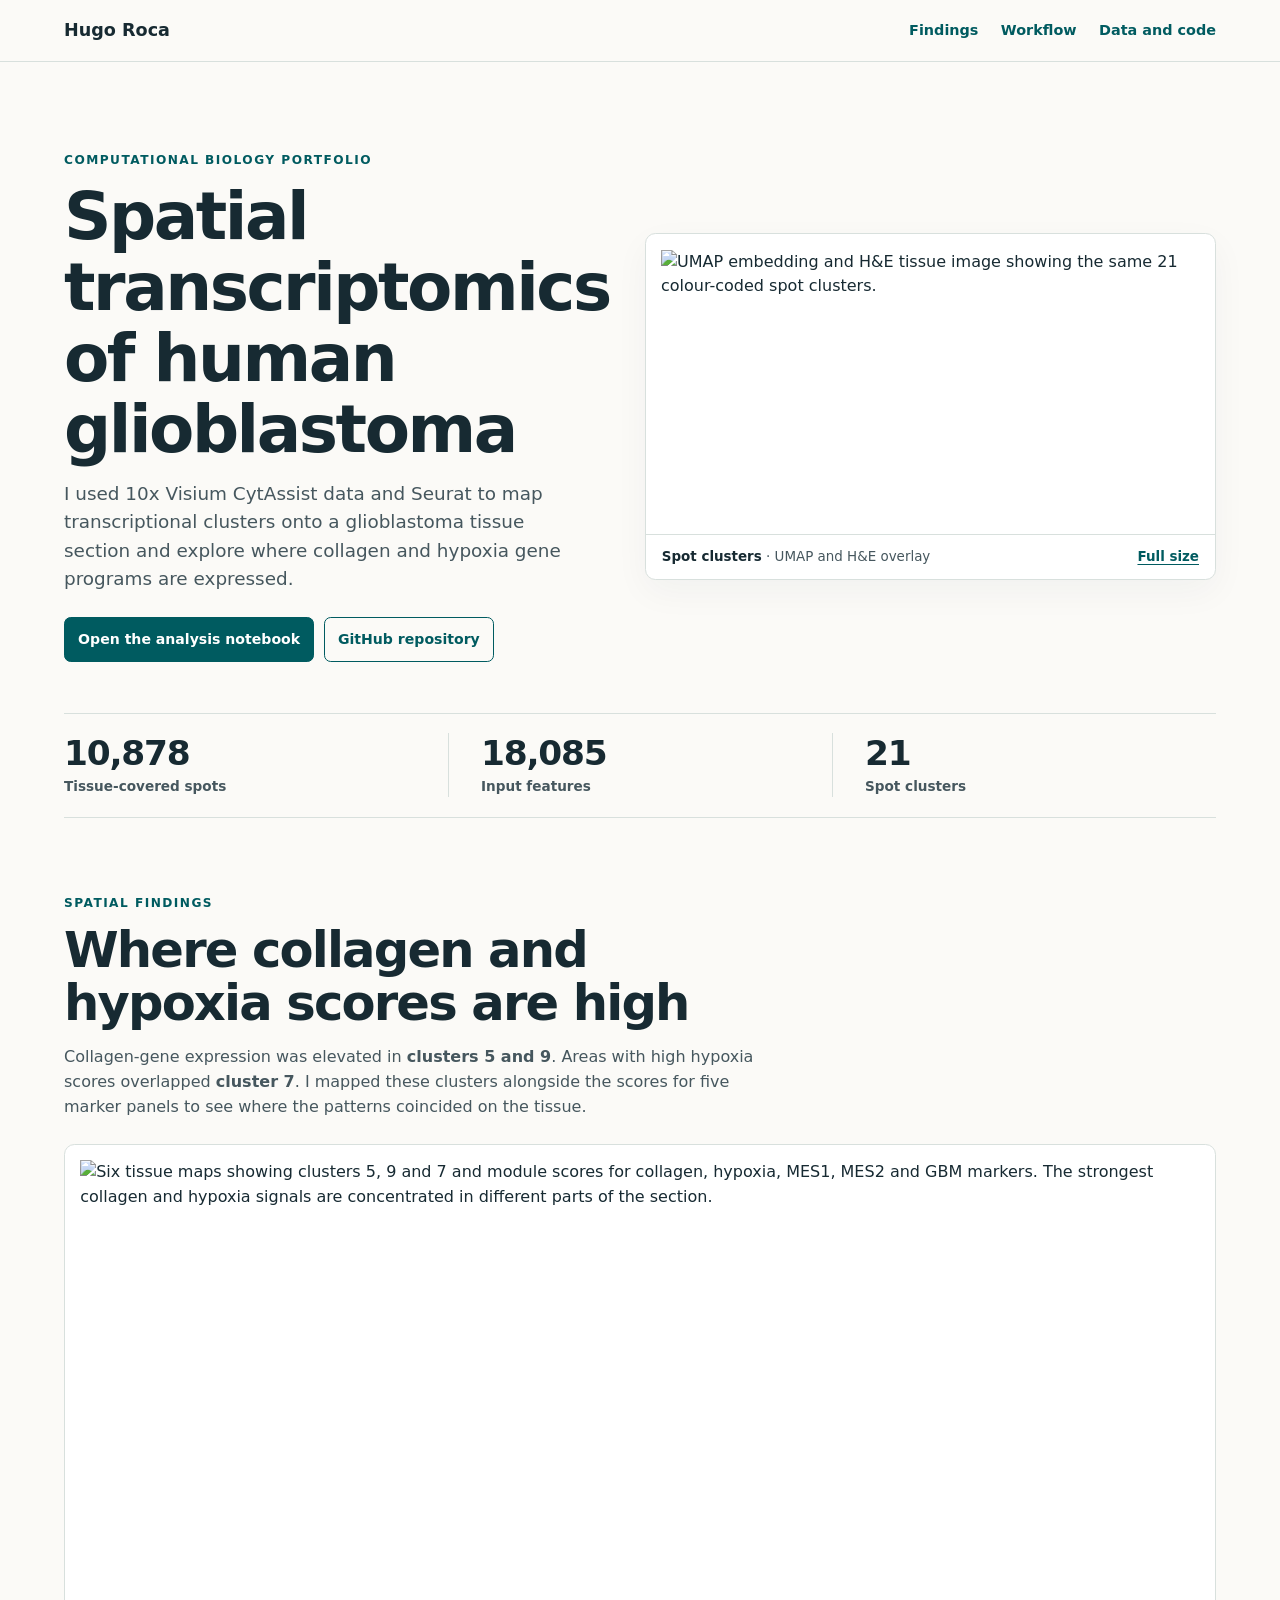
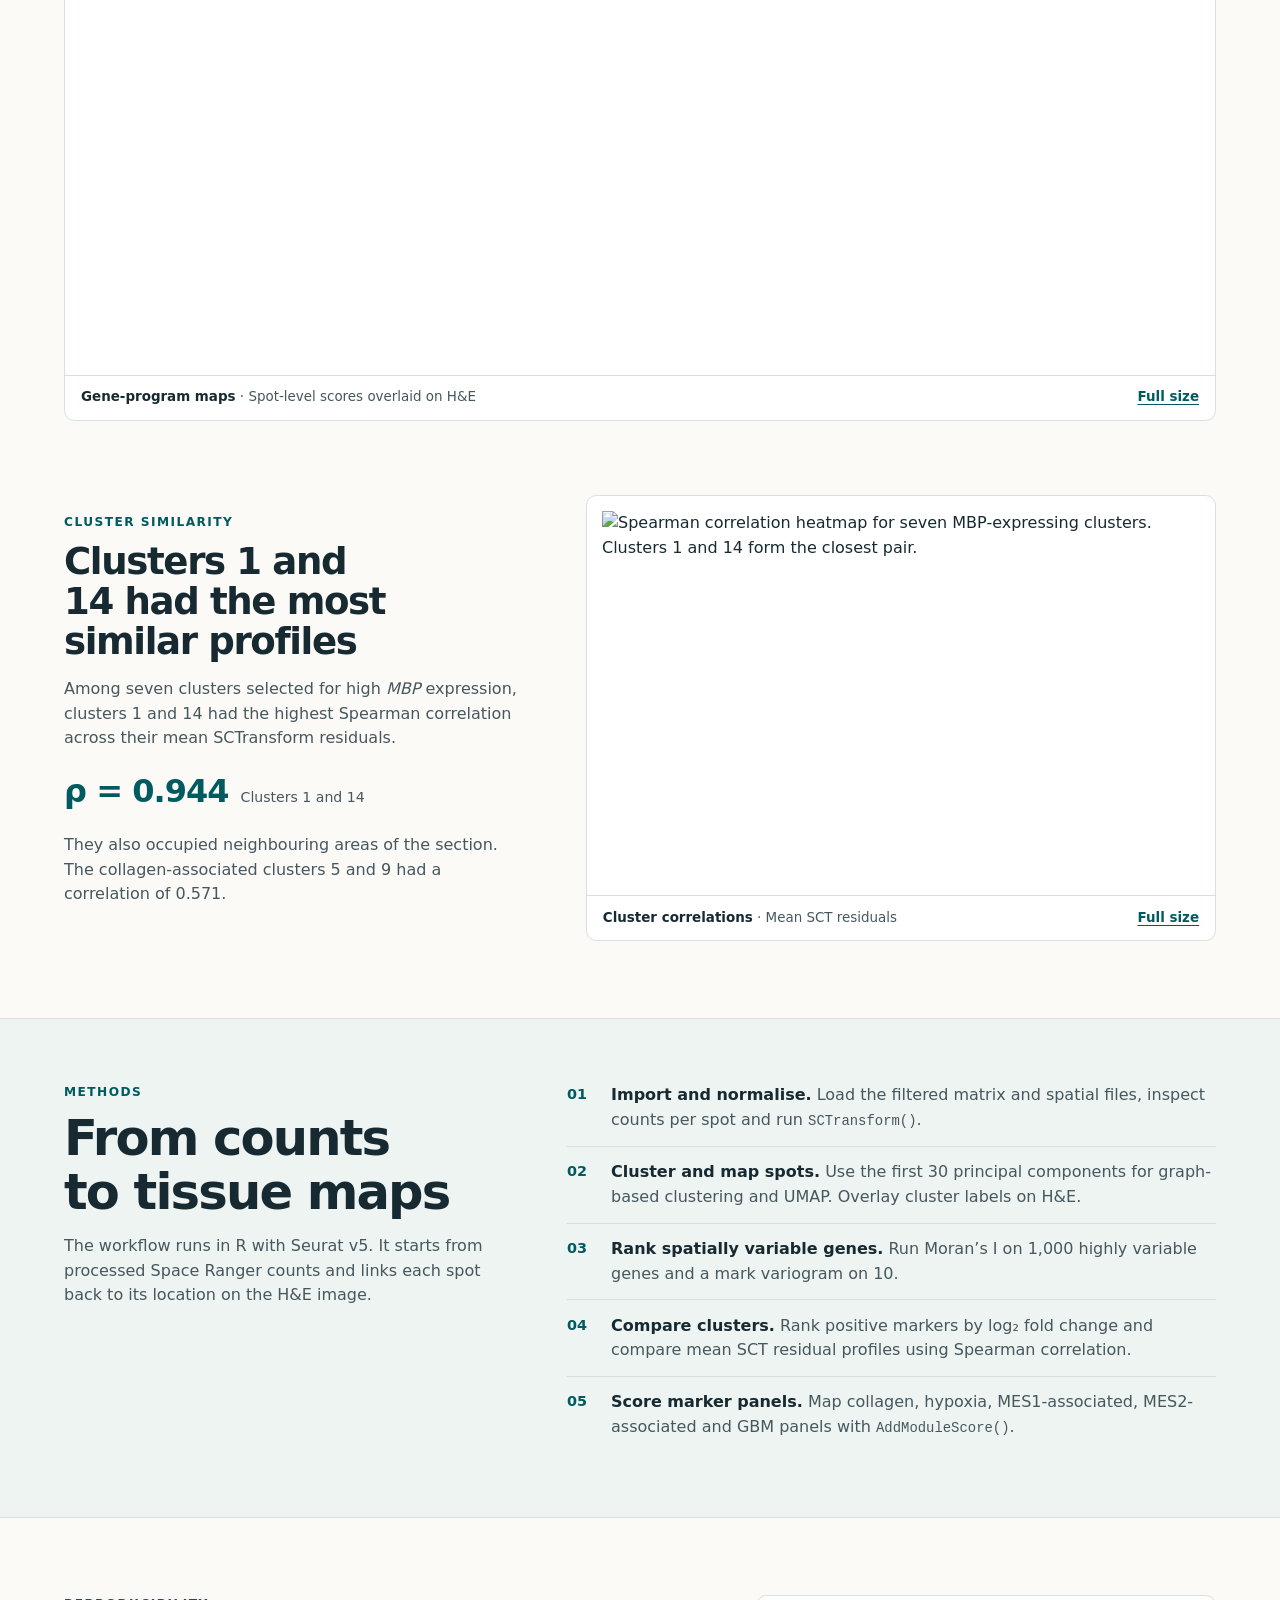
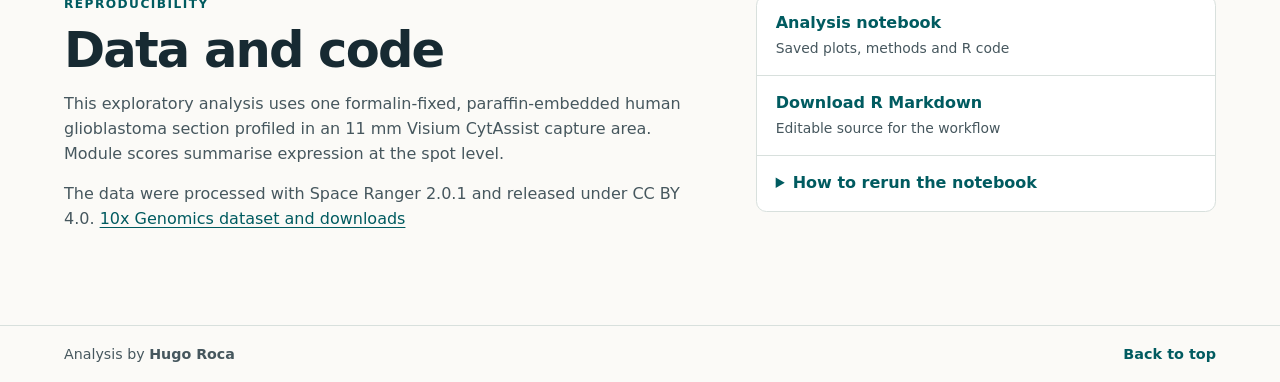
==== index.html @ c9907b53 "Add files via upload" ====
<!doctype html>
<html lang="en">
<head>
  <meta charset="utf-8">
  <meta name="viewport" content="width=device-width, initial-scale=1">
  <meta name="description" content="Hugo Roca’s Seurat analysis of a human glioblastoma tissue section using 10x Visium CytAssist spatial transcriptomics.">
  <title>Spatial transcriptomics of human glioblastoma | Hugo Roca</title>
  <link rel="stylesheet" href="styles.css">
</head>
<body>
  <a class="skip-link" href="#main">Skip to content</a>
  <header class="site-header" id="top">
    <div class="wrap masthead">
      <a class="brand" href="#top">Hugo Roca</a>
      <nav aria-label="Project navigation">
        <a href="#findings">Findings</a>
        <a href="#workflow">Workflow</a>
        <a href="#data">Data and code</a>
      </nav>
    </div>
  </header>

  <main id="main">
    <section class="wrap hero" aria-labelledby="project-title">
      <div class="hero-copy">
        <p class="eyebrow">Computational biology portfolio</p>
        <h1 id="project-title">Spatial transcriptomics of human glioblastoma</h1>
        <p class="lede">I used 10x Visium CytAssist data and Seurat to map transcriptional clusters onto a glioblastoma tissue section and explore where collagen and hypoxia gene programs are expressed.</p>
        <div class="actions">
          <a class="button primary" href="notebook.html">Open the analysis notebook</a>
          <a class="button secondary" href="https://github.com/ATCGbyH/SpatialTranscriptomics_GBM">GitHub repository</a>
        </div>
      </div>
      <figure class="figure hero-figure">
        <img src="assets/spot-clusters.png" width="2250" height="1125" alt="UMAP embedding and H&amp;E tissue image showing the same 21 colour-coded spot clusters.">
        <figcaption>
          <span><strong>Spot clusters</strong> · UMAP and H&amp;E overlay</span>
          <a href="assets/spot-clusters.png" aria-label="Open the full-size spot cluster figure">Full size</a>
        </figcaption>
      </figure>
    </section>

    <dl class="wrap metrics" aria-label="Dataset and clustering summary">
      <div><dt>Tissue-covered spots</dt><dd>10,878</dd></div>
      <div><dt>Input features</dt><dd>18,085</dd></div>
      <div><dt>Spot clusters</dt><dd>21</dd></div>
    </dl>

    <section class="wrap section" id="findings" aria-labelledby="findings-title">
      <div class="section-intro">
        <p class="eyebrow">Spatial findings</p>
        <h2 id="findings-title">Where collagen and hypoxia scores are high</h2>
        <p>Collagen-gene expression was elevated in <strong>clusters 5 and 9</strong>. Areas with high hypoxia scores overlapped <strong>cluster 7</strong>. I mapped these clusters alongside the scores for five marker panels to see where the patterns coincided on the tissue.</p>
      </div>
      <figure class="figure program-figure">
        <img src="assets/spatial-gene-programs.png" width="3150" height="2250" loading="lazy" alt="Six tissue maps showing clusters 5, 9 and 7 and module scores for collagen, hypoxia, MES1, MES2 and GBM markers. The strongest collagen and hypoxia signals are concentrated in different parts of the section.">
        <figcaption>
          <span><strong>Gene-program maps</strong> · Spot-level scores overlaid on H&amp;E</span>
          <a href="assets/spatial-gene-programs.png" aria-label="Open the full-size gene-program maps">Full size</a>
        </figcaption>
      </figure>

      <div class="pair-comparison">
        <div class="pair-copy">
          <p class="eyebrow">Cluster similarity</p>
          <h3>Clusters 1 and 14 had the most similar profiles</h3>
          <p>Among seven clusters selected for high <em>MBP</em> expression, clusters 1 and 14 had the highest Spearman correlation across their mean SCTransform residuals.</p>
          <p class="statistic"><span>ρ = 0.944</span> <small>Clusters 1 and 14</small></p>
          <p>They also occupied neighbouring areas of the section. The collagen-associated clusters 5 and 9 had a correlation of 0.571.</p>
        </div>
        <figure class="figure">
          <img src="assets/mbp-cluster-correlation.png" width="2250" height="1390" loading="lazy" alt="Spearman correlation heatmap for seven MBP-expressing clusters. Clusters 1 and 14 form the closest pair.">
          <figcaption>
            <span><strong>Cluster correlations</strong> · Mean SCT residuals</span>
            <a href="assets/mbp-cluster-correlation.png" aria-label="Open the full-size cluster correlation heatmap">Full size</a>
          </figcaption>
        </figure>
      </div>
    </section>

    <section class="method-band" id="workflow" aria-labelledby="workflow-title">
      <div class="wrap method-layout">
        <div>
          <p class="eyebrow">Methods</p>
          <h2 id="workflow-title">From counts to tissue maps</h2>
          <p>The workflow runs in R with Seurat v5. It starts from processed Space Ranger counts and links each spot back to its location on the H&amp;E image.</p>
        </div>
        <ol class="steps" role="list">
          <li><strong>Import and normalise.</strong> Load the filtered matrix and spatial files, inspect counts per spot and run <code>SCTransform()</code>.</li>
          <li><strong>Cluster and map spots.</strong> Use the first 30 principal components for graph-based clustering and UMAP. Overlay cluster labels on H&amp;E.</li>
          <li><strong>Rank spatially variable genes.</strong> Run Moran’s I on 1,000 highly variable genes and a mark variogram on 10.</li>
          <li><strong>Compare clusters.</strong> Rank positive markers by log₂ fold change and compare mean SCT residual profiles using Spearman correlation.</li>
          <li><strong>Score marker panels.</strong> Map collagen, hypoxia, MES1-associated, MES2-associated and GBM panels with <code>AddModuleScore()</code>.</li>
        </ol>
      </div>
    </section>

    <section class="wrap section data-layout" id="data" aria-labelledby="data-title">
      <div class="section-intro">
        <p class="eyebrow">Reproducibility</p>
        <h2 id="data-title">Data and code</h2>
        <p>This exploratory analysis uses one formalin-fixed, paraffin-embedded human glioblastoma section profiled in an 11&nbsp;mm Visium CytAssist capture area. Module scores summarise expression at the spot level.</p>
        <p>The data were processed with Space Ranger 2.0.1 and released under CC BY 4.0. <a href="https://www.10xgenomics.com/datasets/human-brain-cancer-11-mm-capture-area-ffpe-2-standard">10x Genomics dataset and downloads</a></p>
      </div>
      <div class="resources" aria-label="Project files">
        <a href="notebook.html"><strong>Analysis notebook</strong><span>Saved plots, methods and R code</span></a>
        <a href="GBM_Spatial_Seurat.Rmd" download><strong>Download R Markdown</strong><span>Editable source for the workflow</span></a>
        <details>
          <summary><strong>How to rerun the notebook</strong></summary>
          <ol>
            <li>Use R with Seurat v5 and install the packages loaded in the R Markdown source.</li>
            <li>Download the filtered HDF5 matrix and spatial imaging archive from 10x Genomics. Save the matrix as <code>data/filtered_feature_bc_matrix.h5</code> and extract the spatial files into <code>data/spatial/</code>.</li>
            <li>Place <code>data/</code> beside the <code>.Rmd</code> file or set <code>data_dir</code> to its location. Run the notebook chunks in order.</li>
          </ol>
        </details>
      </div>
    </section>
  </main>

  <footer class="site-footer">
    <div class="wrap footer-inner">
      <p>Analysis by <strong>Hugo Roca</strong></p>
      <a href="#top">Back to top</a>
    </div>
  </footer>
</body>
</html>
---- styles.css ----
:root {
  color-scheme: light;
  --paper: #fbfaf7;
  --white: #fff;
  --ink: #172a32;
  --muted: #46575e;
  --teal: #005b60;
  --teal-deep: #004246;
  --wash: #eef4f2;
  --line: #d8e0dd;
  --accent: #8e3c49;
  font-family: system-ui, -apple-system, BlinkMacSystemFont, "Segoe UI", sans-serif;
  line-height: 1.55;
  background: var(--paper);
  color: var(--ink);
}

*, *::before, *::after { box-sizing: border-box; }
body { margin: 0; }
a { color: var(--teal); text-underline-offset: .2em; }
a:hover { color: var(--teal-deep); }
:focus-visible { outline: 3px solid var(--accent); outline-offset: 4px; }
p { margin: 0 0 1rem; }
img { display: block; max-width: 100%; height: auto; }
figure { margin: 0; }

.wrap { width: min(72rem, calc(100% - 3rem)); margin-inline: auto; }
.skip-link { position: absolute; inset: .75rem auto auto .75rem; transform: translateY(-180%); padding: .65rem; background: var(--white); z-index: 1; }
.skip-link:focus { transform: none; }
.site-header { border-bottom: 1px solid var(--line); }
.masthead, .footer-inner { display: flex; justify-content: space-between; align-items: center; gap: .9rem 2rem; padding-block: 1.05rem; }
.brand { color: var(--ink); font-size: 1.1rem; font-weight: 750; text-decoration: none; }
nav { display: flex; flex-wrap: wrap; gap: .35rem 1.4rem; }
nav a, .footer-inner a { font-size: .9rem; font-weight: 650; text-decoration: none; }
nav a:hover, .footer-inner a:hover { text-decoration: underline; }

.hero { display: grid; grid-template-columns: minmax(0, .95fr) minmax(0, 1.05fr); gap: clamp(1.5rem, 5vw, 4.4rem); align-items: center; padding-block: clamp(3rem, 7vw, 6.1rem) clamp(2rem, 4vw, 3.5rem); }
.eyebrow { color: var(--teal); font-size: .76rem; font-weight: 800; letter-spacing: .12em; text-transform: uppercase; margin-bottom: .65rem; }
h1, h2, h3 { line-height: 1.08; letter-spacing: -.037em; margin: 0 0 .9rem; text-wrap: balance; }
h1 { font-size: clamp(2.5rem, 5.15vw, 4.25rem); font-weight: 780; }
h2 { font-size: clamp(1.9rem, 4vw, 3.1rem); font-weight: 760; }
h3 { font-size: clamp(1.55rem, 2.9vw, 2.35rem); font-weight: 750; }
.lede { color: var(--muted); max-width: 46ch; font-size: clamp(1rem, 1.5vw, 1.15rem); margin-bottom: 1.45rem; }
.actions { display: flex; flex-wrap: wrap; gap: .6rem; }
.button { display: inline-flex; align-items: center; gap: .3em; justify-content: center; min-height: 2.8rem; padding: .58rem .82rem; border: 1px solid var(--teal); border-radius: .42rem; font-size: .88rem; font-weight: 730; text-decoration: none; }
.button.primary { background: var(--teal); color: var(--white); }
.button.primary:hover { background: var(--teal-deep); }
.button.secondary:hover { background: var(--wash); }

.figure { background: var(--white); border: 1px solid var(--line); border-radius: .65rem; overflow: hidden; }
.figure img { width: 100%; padding: clamp(.35rem, 1.5vw, .95rem); }
.figure figcaption { display: flex; justify-content: space-between; align-items: baseline; flex-wrap: wrap; column-gap: 1.2rem; row-gap: .2rem; border-top: 1px solid var(--line); padding: .72rem 1rem; font-size: .84rem; color: var(--muted); }
.figure figcaption strong { color: var(--ink); }
.figure figcaption a { font-weight: 670; white-space: nowrap; }
.hero-figure { box-shadow: 0 12px 35px #17333d0b; }

.metrics { display: grid; grid-template-columns: repeat(3, 1fr); border-block: 1px solid var(--line); margin-block: 0; padding-block: 1.2rem; }
.metrics div { display: flex; flex-direction: column-reverse; gap: .12rem; padding-inline: clamp(.7rem, 3vw, 2rem); }
.metrics div:first-child { padding-inline-start: 0; }
.metrics div + div { border-inline-start: 1px solid var(--line); }
.metrics dt { color: var(--muted); font-size: .85rem; font-weight: 580; }
.metrics dd { font-size: clamp(1.48rem, 3vw, 2.15rem); font-weight: 770; letter-spacing: -.035em; line-height: 1.2; margin: 0; font-variant-numeric: tabular-nums; }

.section { padding-block: clamp(3rem, 6vw, 5.1rem); }
.section-intro { max-width: 52rem; }
.section-intro > p:not(.eyebrow), .pair-copy > p:not(.eyebrow):not(.statistic), .method-layout p:not(.eyebrow) { color: var(--muted); max-width: 68ch; }
.program-figure { margin-top: 1.5rem; }
.pair-comparison { display: grid; grid-template-columns: minmax(0, .85fr) minmax(0, 1.15fr); gap: clamp(1.5rem, 5vw, 3.5rem); align-items: center; margin-top: clamp(2.5rem, 5.8vw, 4.8rem); }
.statistic { display: flex; align-items: baseline; gap: .75rem; flex-wrap: wrap; color: var(--teal); }
.statistic span { font-size: 2rem; font-weight: 760; letter-spacing: -.03em; }
.statistic small { color: var(--muted); font-size: .88rem; }

.method-band { background: var(--wash); border-block: 1px solid var(--line); }
.method-layout, .data-layout { display: grid; grid-template-columns: minmax(0, .8fr) minmax(0, 1.2fr); gap: clamp(1.5rem, 5.5vw, 4.6rem); }
.method-layout { padding-block: clamp(2.8rem, 5vw, 4.8rem); }
.steps { list-style: none; counter-reset: step; margin: 0; padding: 0; }
.steps li { position: relative; counter-increment: step; border-top: 1px solid var(--line); padding: .82rem 0 .82rem 2.75rem; color: var(--muted); }
.steps li:first-child { padding-top: 0; border-top: 0; }
.steps li::before { position: absolute; left: 0; content: counter(step, decimal-leading-zero); color: var(--teal); font-size: .9rem; font-weight: 800; }
.steps strong { color: var(--ink); }
code { font-family: ui-monospace, "Cascadia Code", Menlo, Consolas, monospace; font-size: .87em; overflow-wrap: anywhere; }
.data-layout { grid-template-columns: minmax(0, 1.15fr) minmax(0, .85fr); align-items: start; }
.resources { border: 1px solid var(--line); border-radius: .65rem; background: var(--white); }
.resources a { display: block; padding: .95rem 1.15rem; text-decoration: none; }
.resources a + a, .resources details { border-top: 1px solid var(--line); }
.resources a:hover strong { text-decoration: underline; }
.resources a > span { display: block; color: var(--muted); font-size: .87rem; margin-top: .15rem; }
.resources summary { cursor: pointer; color: var(--teal); padding: .95rem 1.15rem; }
.resources summary:hover strong { text-decoration: underline; }
.resources ol { color: var(--muted); font-size: .9rem; margin: 0; padding: 0 1.15rem 1rem 2.35rem; }
.resources li + li { margin-top: .45rem; }
.site-footer { border-top: 1px solid var(--line); }
.footer-inner { color: var(--muted); font-size: .89rem; }
.footer-inner p { margin: 0; }

@media (max-width: 50rem) {
  .hero, .pair-comparison, .method-layout, .data-layout { grid-template-columns: 1fr; }
  .hero-figure { max-width: 44rem; }
  .hero-copy { max-width: 38rem; }
}

@media (max-width: 32rem) {
  .wrap { width: calc(100% - 2rem); }
  .masthead { flex-wrap: wrap; gap: .55rem 1rem; }
  nav { gap: .35rem 1rem; }
  h1 { font-size: clamp(2.05rem, 10.7vw, 2.5rem); }
  .metrics dt { font-size: .74rem; }
  .figure figcaption { padding-inline: .75rem; }
}
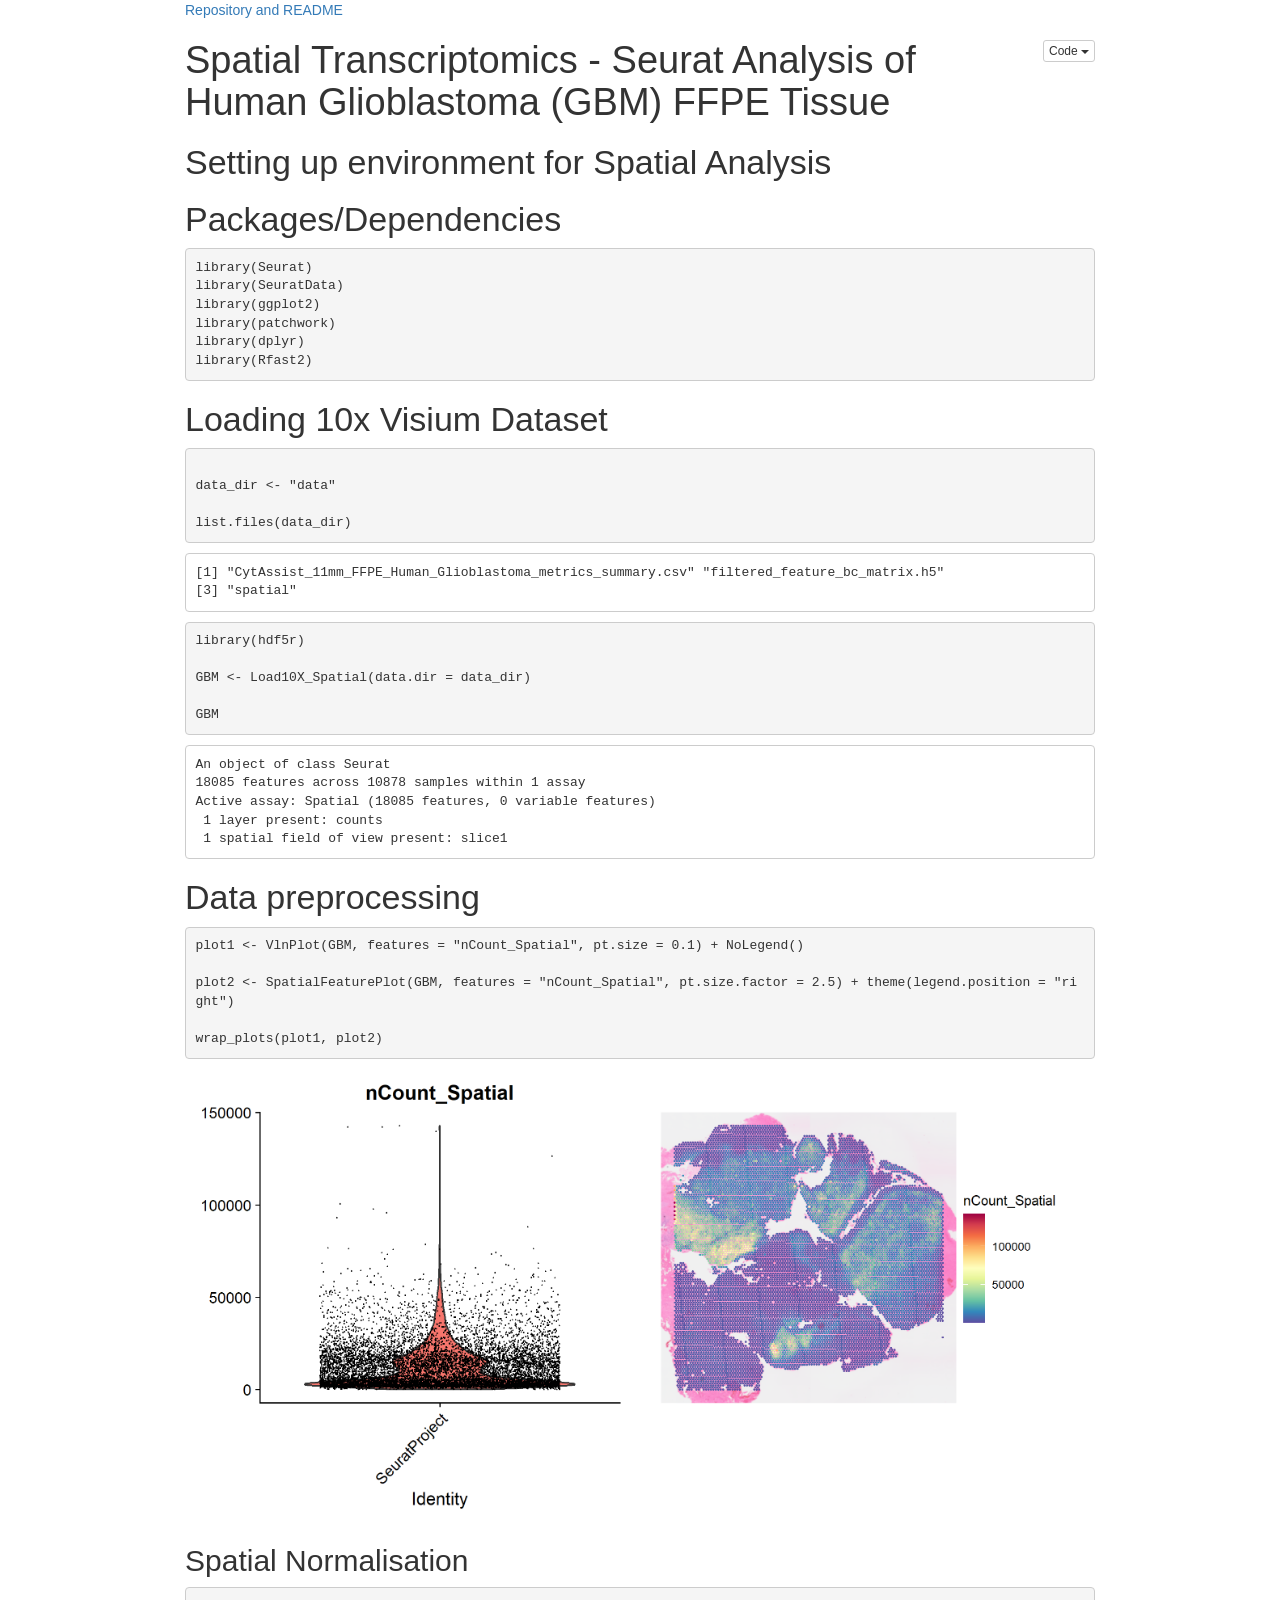
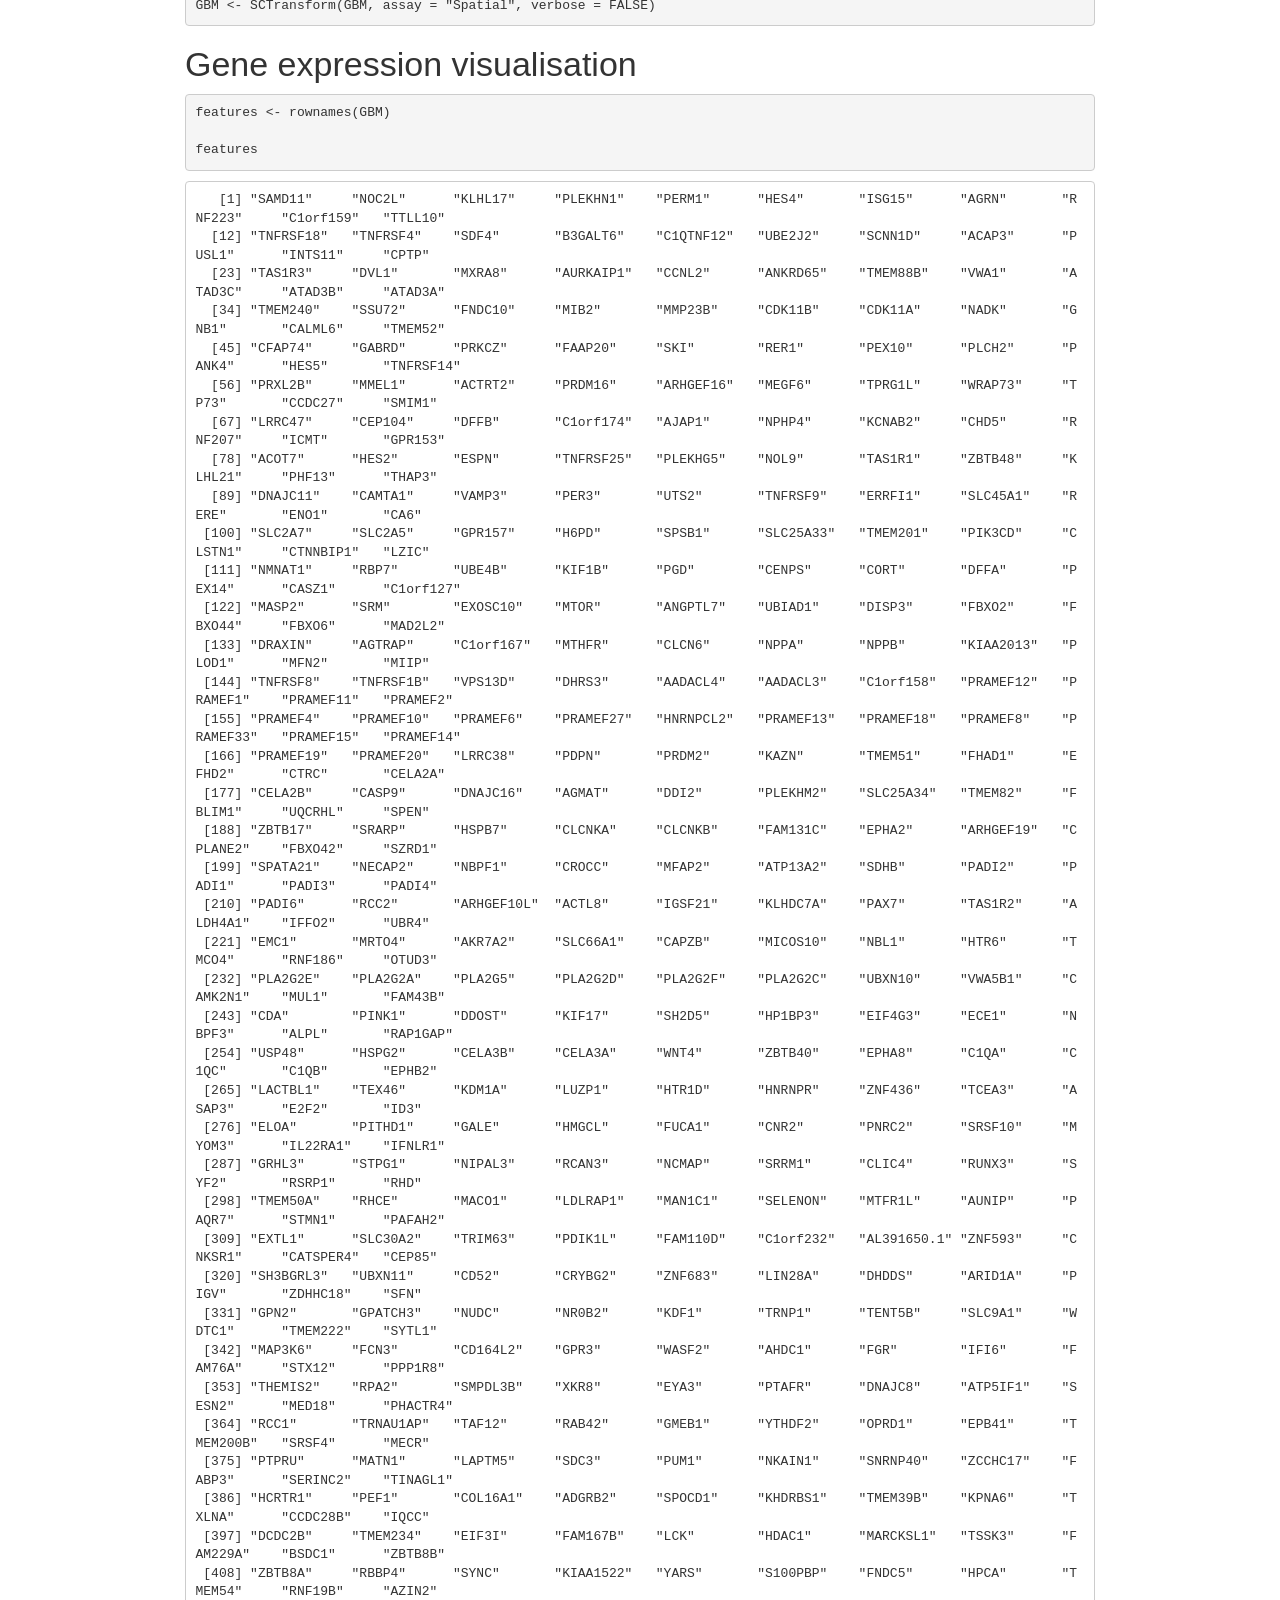
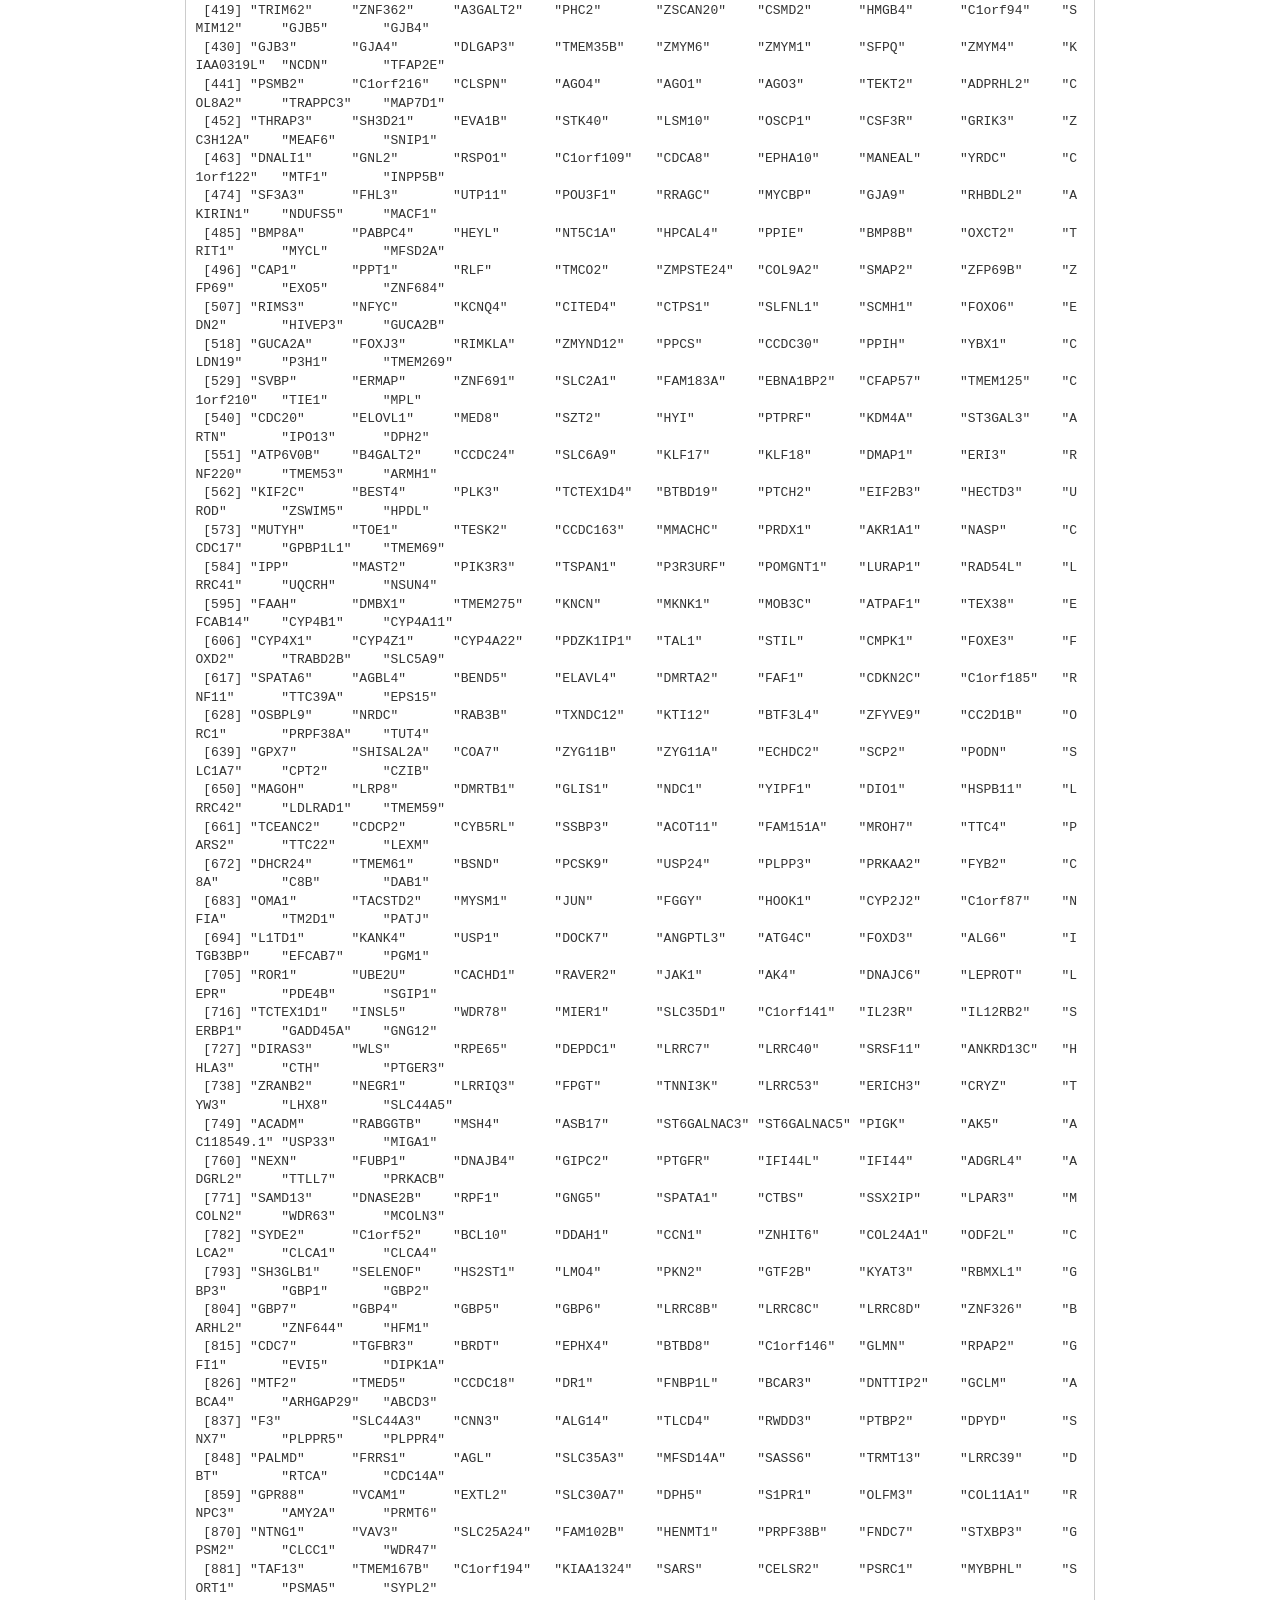
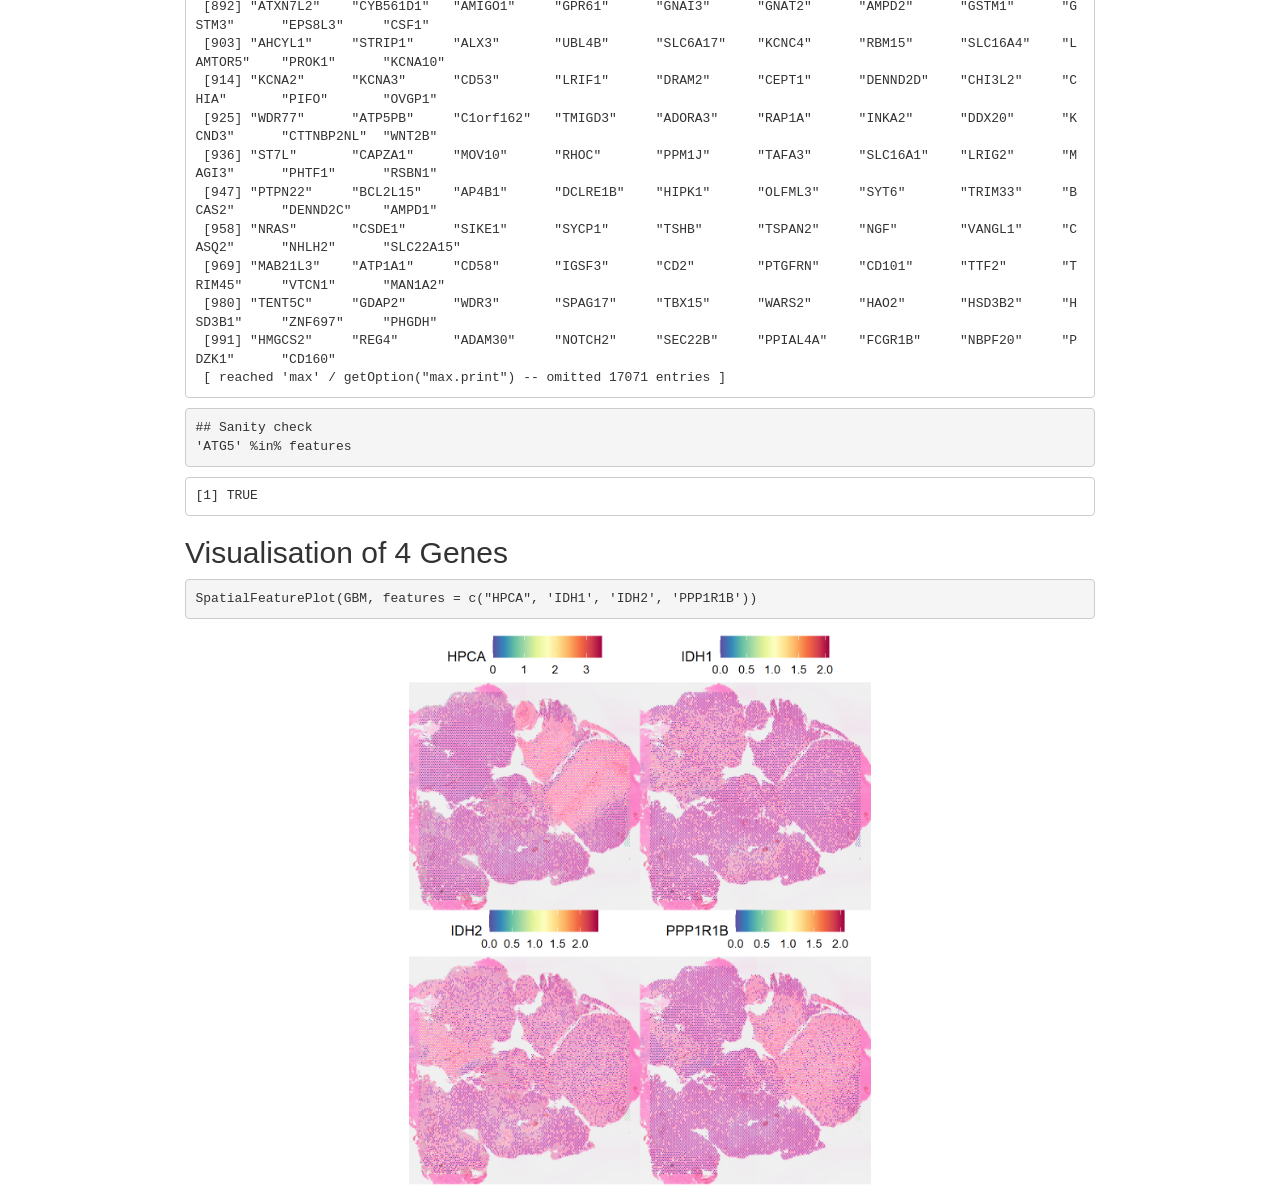
==== commit 1e0b31ba: "Add files via upload" ====
--- a/index.html
+++ b/index.html
@@ -3,125 +3,10 @@
 <head>
   <meta charset="utf-8">
   <meta name="viewport" content="width=device-width, initial-scale=1">
-  <meta name="description" content="Hugo Roca’s Seurat analysis of a human glioblastoma tissue section using 10x Visium CytAssist spatial transcriptomics.">
-  <title>Spatial transcriptomics of human glioblastoma | Hugo Roca</title>
-  <link rel="stylesheet" href="styles.css">
+  <meta http-equiv="refresh" content="0; url=notebook.html">
+  <title>Spatial Transcriptomics of Human Glioblastoma</title>
 </head>
 <body>
-  <a class="skip-link" href="#main">Skip to content</a>
-  <header class="site-header" id="top">
-    <div class="wrap masthead">
-      <a class="brand" href="#top">Hugo Roca</a>
-      <nav aria-label="Project navigation">
-        <a href="#findings">Findings</a>
-        <a href="#workflow">Workflow</a>
-        <a href="#data">Data and code</a>
-      </nav>
-    </div>
-  </header>
-
-  <main id="main">
-    <section class="wrap hero" aria-labelledby="project-title">
-      <div class="hero-copy">
-        <p class="eyebrow">Computational biology portfolio</p>
-        <h1 id="project-title">Spatial transcriptomics of human glioblastoma</h1>
-        <p class="lede">I used 10x Visium CytAssist data and Seurat to map transcriptional clusters onto a glioblastoma tissue section and explore where collagen and hypoxia gene programs are expressed.</p>
-        <div class="actions">
-          <a class="button primary" href="notebook.html">Open the analysis notebook</a>
-          <a class="button secondary" href="https://github.com/ATCGbyH/SpatialTranscriptomics_GBM">GitHub repository</a>
-        </div>
-      </div>
-      <figure class="figure hero-figure">
-        <img src="assets/spot-clusters.png" width="2250" height="1125" alt="UMAP embedding and H&amp;E tissue image showing the same 21 colour-coded spot clusters.">
-        <figcaption>
-          <span><strong>Spot clusters</strong> · UMAP and H&amp;E overlay</span>
-          <a href="assets/spot-clusters.png" aria-label="Open the full-size spot cluster figure">Full size</a>
-        </figcaption>
-      </figure>
-    </section>
-
-    <dl class="wrap metrics" aria-label="Dataset and clustering summary">
-      <div><dt>Tissue-covered spots</dt><dd>10,878</dd></div>
-      <div><dt>Input features</dt><dd>18,085</dd></div>
-      <div><dt>Spot clusters</dt><dd>21</dd></div>
-    </dl>
-
-    <section class="wrap section" id="findings" aria-labelledby="findings-title">
-      <div class="section-intro">
-        <p class="eyebrow">Spatial findings</p>
-        <h2 id="findings-title">Where collagen and hypoxia scores are high</h2>
-        <p>Collagen-gene expression was elevated in <strong>clusters 5 and 9</strong>. Areas with high hypoxia scores overlapped <strong>cluster 7</strong>. I mapped these clusters alongside the scores for five marker panels to see where the patterns coincided on the tissue.</p>
-      </div>
-      <figure class="figure program-figure">
-        <img src="assets/spatial-gene-programs.png" width="3150" height="2250" loading="lazy" alt="Six tissue maps showing clusters 5, 9 and 7 and module scores for collagen, hypoxia, MES1, MES2 and GBM markers. The strongest collagen and hypoxia signals are concentrated in different parts of the section.">
-        <figcaption>
-          <span><strong>Gene-program maps</strong> · Spot-level scores overlaid on H&amp;E</span>
-          <a href="assets/spatial-gene-programs.png" aria-label="Open the full-size gene-program maps">Full size</a>
-        </figcaption>
-      </figure>
-
-      <div class="pair-comparison">
-        <div class="pair-copy">
-          <p class="eyebrow">Cluster similarity</p>
-          <h3>Clusters 1 and 14 had the most similar profiles</h3>
-          <p>Among seven clusters selected for high <em>MBP</em> expression, clusters 1 and 14 had the highest Spearman correlation across their mean SCTransform residuals.</p>
-          <p class="statistic"><span>ρ = 0.944</span> <small>Clusters 1 and 14</small></p>
-          <p>They also occupied neighbouring areas of the section. The collagen-associated clusters 5 and 9 had a correlation of 0.571.</p>
-        </div>
-        <figure class="figure">
-          <img src="assets/mbp-cluster-correlation.png" width="2250" height="1390" loading="lazy" alt="Spearman correlation heatmap for seven MBP-expressing clusters. Clusters 1 and 14 form the closest pair.">
-          <figcaption>
-            <span><strong>Cluster correlations</strong> · Mean SCT residuals</span>
-            <a href="assets/mbp-cluster-correlation.png" aria-label="Open the full-size cluster correlation heatmap">Full size</a>
-          </figcaption>
-        </figure>
-      </div>
-    </section>
-
-    <section class="method-band" id="workflow" aria-labelledby="workflow-title">
-      <div class="wrap method-layout">
-        <div>
-          <p class="eyebrow">Methods</p>
-          <h2 id="workflow-title">From counts to tissue maps</h2>
-          <p>The workflow runs in R with Seurat v5. It starts from processed Space Ranger counts and links each spot back to its location on the H&amp;E image.</p>
-        </div>
-        <ol class="steps" role="list">
-          <li><strong>Import and normalise.</strong> Load the filtered matrix and spatial files, inspect counts per spot and run <code>SCTransform()</code>.</li>
-          <li><strong>Cluster and map spots.</strong> Use the first 30 principal components for graph-based clustering and UMAP. Overlay cluster labels on H&amp;E.</li>
-          <li><strong>Rank spatially variable genes.</strong> Run Moran’s I on 1,000 highly variable genes and a mark variogram on 10.</li>
-          <li><strong>Compare clusters.</strong> Rank positive markers by log₂ fold change and compare mean SCT residual profiles using Spearman correlation.</li>
-          <li><strong>Score marker panels.</strong> Map collagen, hypoxia, MES1-associated, MES2-associated and GBM panels with <code>AddModuleScore()</code>.</li>
-        </ol>
-      </div>
-    </section>
-
-    <section class="wrap section data-layout" id="data" aria-labelledby="data-title">
-      <div class="section-intro">
-        <p class="eyebrow">Reproducibility</p>
-        <h2 id="data-title">Data and code</h2>
-        <p>This exploratory analysis uses one formalin-fixed, paraffin-embedded human glioblastoma section profiled in an 11&nbsp;mm Visium CytAssist capture area. Module scores summarise expression at the spot level.</p>
-        <p>The data were processed with Space Ranger 2.0.1 and released under CC BY 4.0. <a href="https://www.10xgenomics.com/datasets/human-brain-cancer-11-mm-capture-area-ffpe-2-standard">10x Genomics dataset and downloads</a></p>
-      </div>
-      <div class="resources" aria-label="Project files">
-        <a href="notebook.html"><strong>Analysis notebook</strong><span>Saved plots, methods and R code</span></a>
-        <a href="GBM_Spatial_Seurat.Rmd" download><strong>Download R Markdown</strong><span>Editable source for the workflow</span></a>
-        <details>
-          <summary><strong>How to rerun the notebook</strong></summary>
-          <ol>
-            <li>Use R with Seurat v5 and install the packages loaded in the R Markdown source.</li>
-            <li>Download the filtered HDF5 matrix and spatial imaging archive from 10x Genomics. Save the matrix as <code>data/filtered_feature_bc_matrix.h5</code> and extract the spatial files into <code>data/spatial/</code>.</li>
-            <li>Place <code>data/</code> beside the <code>.Rmd</code> file or set <code>data_dir</code> to its location. Run the notebook chunks in order.</li>
-          </ol>
-        </details>
-      </div>
-    </section>
-  </main>
-
-  <footer class="site-footer">
-    <div class="wrap footer-inner">
-      <p>Analysis by <strong>Hugo Roca</strong></p>
-      <a href="#top">Back to top</a>
-    </div>
-  </footer>
+  <p><a href="notebook.html">Open the analysis notebook</a></p>
 </body>
 </html>
